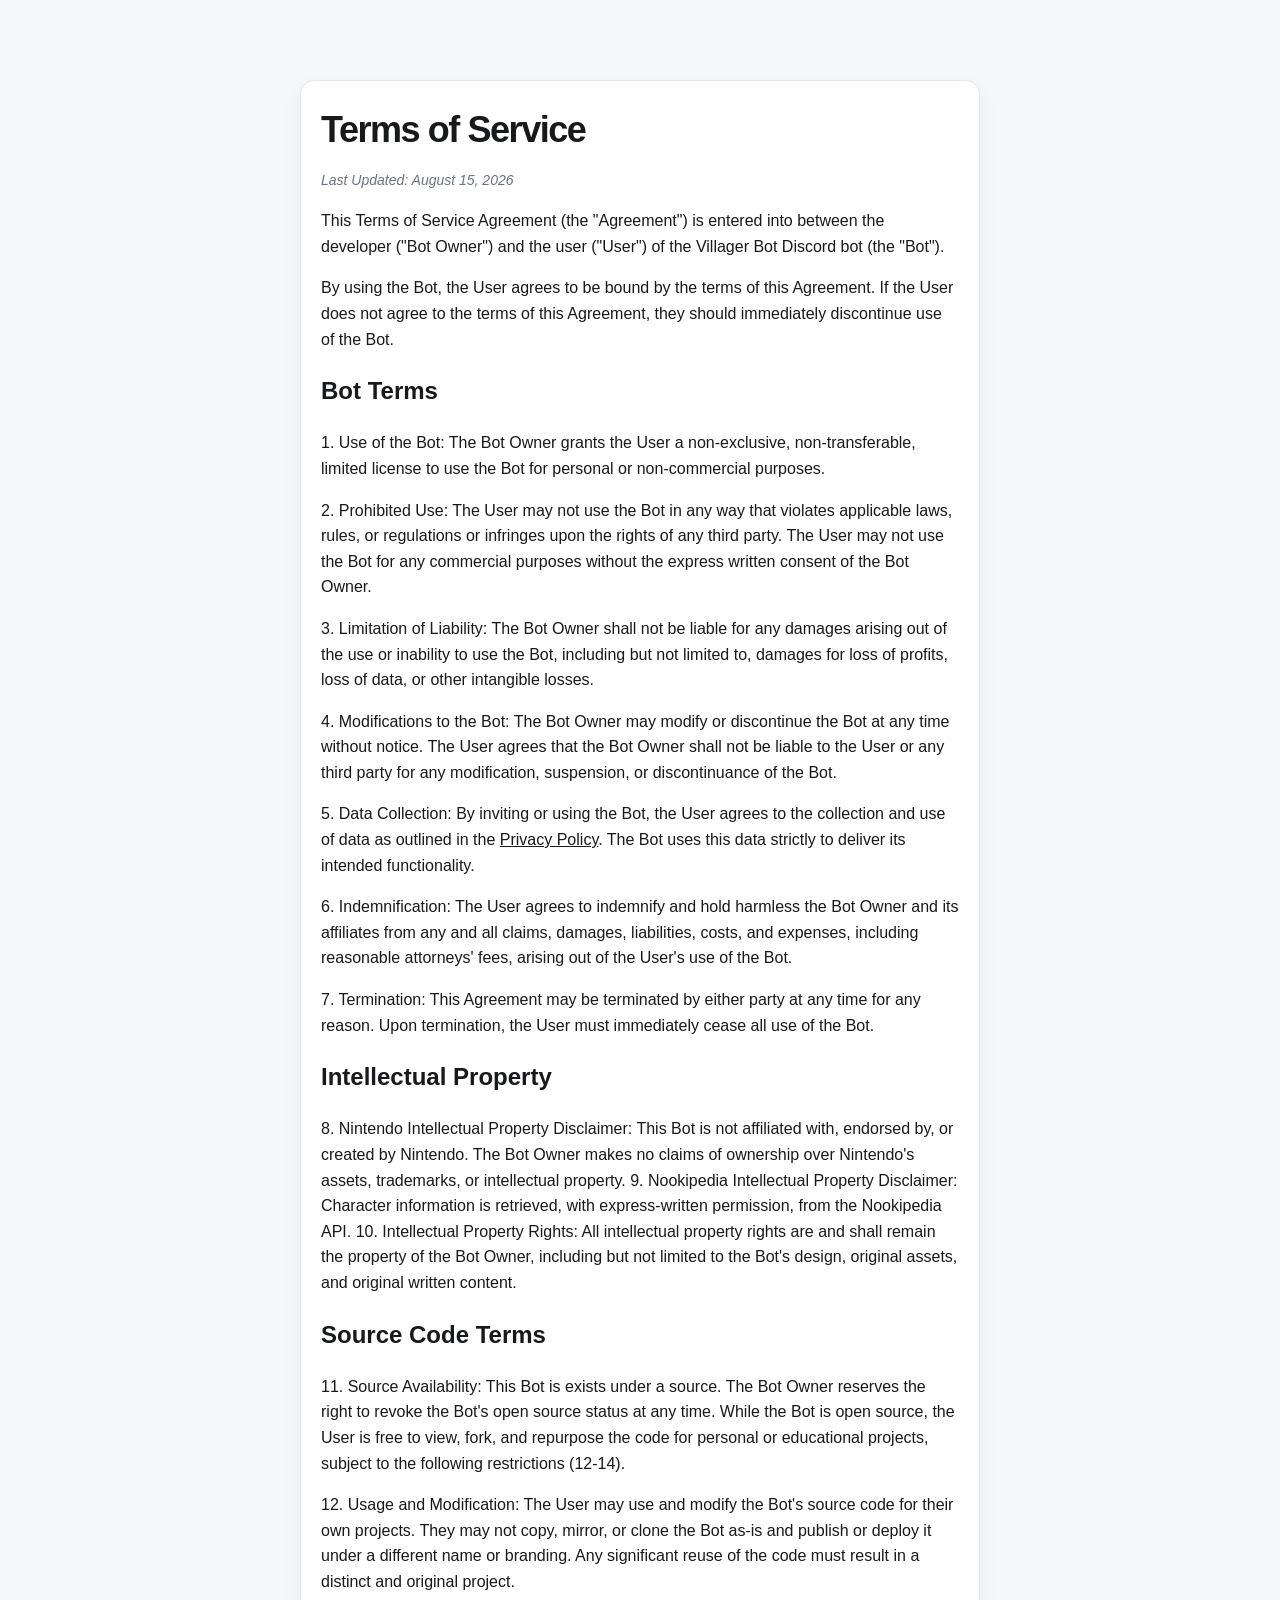
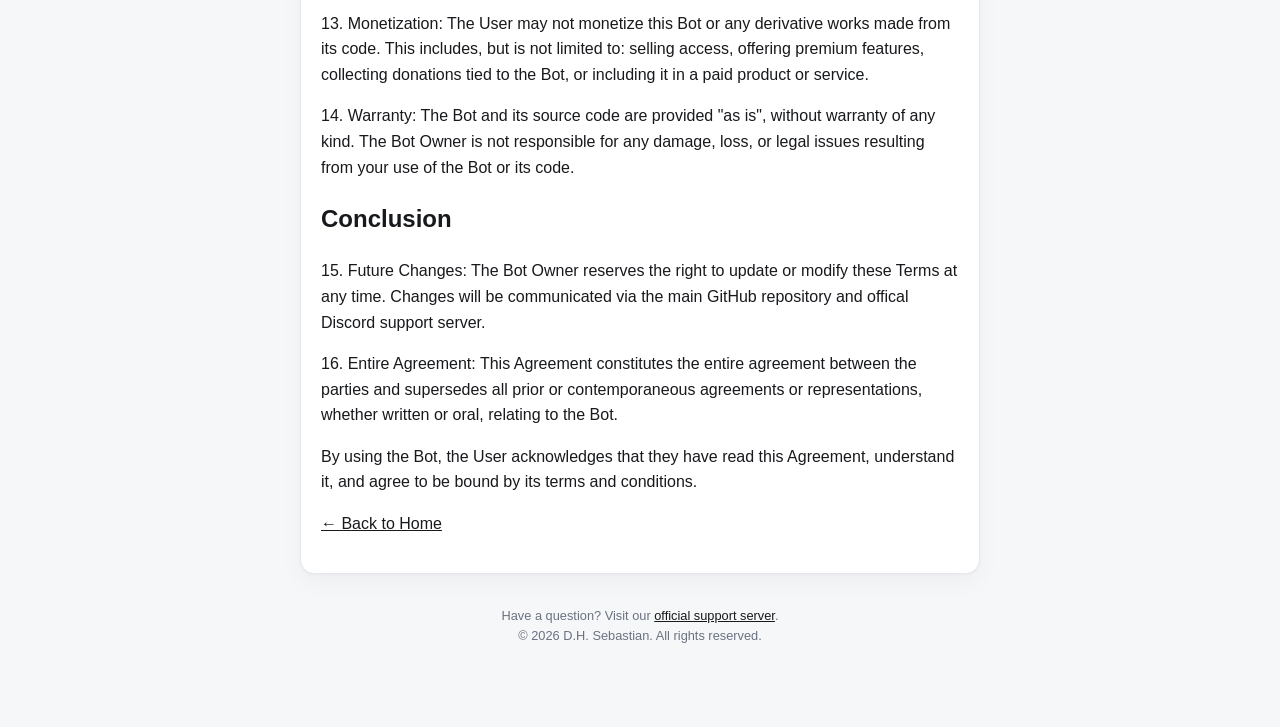
==== terms.html @ 0c9001fb "Initial commit" ====
<!-- docs/terms.html -->
<!DOCTYPE html>
<html lang="en">

<head>
  <meta charset="UTF-8">
  <meta name="viewport" content="width=device-width, initial-scale=1.0">
  <title>Terms of Service</title>
  <link rel="icon" type="image/png" href="favicon.png">
  <link rel="stylesheet" href="style.css">
</head>

<body>
  <main class="container">
    <div class="doc">
      <h1>Terms of Service</h1>
      <span class="update-text">Last Updated: August 15, 2026</span>

      <p>This Terms of Service Agreement (the "Agreement") is entered into between the developer ("Bot Owner") and the
        user ("User") of the Villager Bot Discord bot (the "Bot").</p>

      <p>By using the Bot, the User agrees to be bound by the terms of this Agreement. If the User does not agree to the
        terms of this Agreement, they should immediately discontinue use of the Bot.</p>

      <h2>Bot Terms</h2>
      <p>1. Use of the Bot: The Bot Owner grants the User a non-exclusive, non-transferable, limited license to use the
        Bot for personal or non-commercial purposes.</p>

      <p>2. Prohibited Use: The User may not use the Bot in any way that violates applicable laws, rules, or regulations
        or infringes upon the rights of any third party. The User may not use the Bot for any commercial purposes
        without the express written consent of the Bot Owner.</p>

      <p>3. Limitation of Liability: The Bot Owner shall not be liable for any damages arising out of the use or
        inability to use the Bot, including but not limited to, damages for loss of profits, loss of data, or other
        intangible losses.</p>

      <p>4. Modifications to the Bot: The Bot Owner may modify or discontinue the Bot at any time without notice. The
        User agrees that the Bot Owner shall not be liable to the User or any third party for any modification,
        suspension, or discontinuance of the Bot.</p>

      <p>5. Data Collection: By inviting or using the Bot, the User agrees to the collection and use of data as outlined
        in the <a href="privacy.html">Privacy Policy</a>. The Bot uses this data strictly to deliver its intended
        functionality.</p>

      <p>6. Indemnification: The User agrees to indemnify and hold harmless the Bot Owner and its affiliates from any
        and all claims, damages, liabilities, costs, and expenses, including reasonable attorneys' fees, arising out of the
        User's use of the Bot.</p>

      <p>7. Termination: This Agreement may be terminated by either party at any time for any reason. Upon termination,
        the User must immediately cease all use of the Bot.</p>

      <h2>Intellectual Property</h2>

      <p>8. Nintendo Intellectual Property Disclaimer: This Bot is not affiliated with, endorsed by, or created by Nintendo. The Bot Owner
        makes no claims of ownership over Nintendo's assets, trademarks, or intellectual property. 
        
        9. Nookipedia Intellectual Property Disclaimer: Character information is retrieved, with express-written permission, from the
        Nookipedia API. 
        
        10. Intellectual Property Rights: All intellectual property rights are and shall remain the property of the Bot Owner,
        including but not limited to the Bot's design, original assets, and original written content.</p>

      <h2>Source Code Terms</h2>
      <p>11. Source Availability: This Bot is exists under a source. The Bot Owner reserves the right to revoke the
        Bot's open source status at any time. While the Bot is open source, the User is free to view, fork, and repurpose the code for
        personal or educational projects, subject to the following restrictions (12-14).</p>

      <p>12. Usage and Modification: The User may use and modify the Bot's source code for their own projects. They may
        not copy, mirror, or clone the Bot as-is and publish or deploy it under a different name or branding. Any
        significant reuse of the code must result in a distinct and original project.</p>

      <p>13. Monetization: The User may not monetize this Bot or any derivative works made from its code. This includes,
        but is not limited to: selling access, offering premium features, collecting donations tied to the Bot, or
        including it in a paid product or service.</p>

      <p>14. Warranty: The Bot and its source code are provided "as is", without warranty of any kind. The Bot Owner
        is not responsible for any damage, loss, or legal issues resulting from your use of the Bot or its code.</p>

      <h2>Conclusion</h2>
      <p>15. Future Changes: The Bot Owner reserves the right to update or modify these Terms at any time. Changes will
        be communicated via the main GitHub repository and offical Discord support server.</p>

      <p>16. Entire Agreement: This Agreement constitutes the entire agreement between the parties and supersedes all
        prior or contemporaneous agreements or representations, whether written or oral, relating to the Bot.</p>

      <p>By using the Bot, the User acknowledges that they have read this Agreement, understand it, and agree to be
        bound by its terms and conditions.</p>

      <p><a href="index.html">← Back to Home</a></p>
    </div>

    <footer>
      Have a question? Visit our <a href link="https://discord.gg/GKMwey9ds">official support server</a>. <br>
      © 2026 D.H. Sebastian. All rights reserved.
    </footer>
  </main>
</body>

</html>
---- style.css ----
:root {
  --background: #f6f7f9;
  --surface: #ffffff;
  --text: #17191c;
  --muted: #6b7280;
  --border: #e5e7eb;
  --accent: #2563eb;
}

* {
  box-sizing: border-box;
}

body {
  margin: 0;
  min-height: 100vh;
  background: var(--background);
  color: var(--text);
  font-family:
    Inter,
    -apple-system,
    BlinkMacSystemFont,
    "Segoe UI",
    Roboto,
    Helvetica,
    Arial,
    sans-serif;
  line-height: 1.6;
}

.container {
  width: min(680px, calc(100% - 40px));
  margin: 0 auto;
  padding: 80px 0;
}

header {
  margin-bottom: 32px;
}

.site-header {
  display: flex;
  align-items: center;
  gap: 16px;
  margin-bottom: 32px;
}

.site-icon {
  width: 80px;
  height: 80px;
  object-fit: contain;
  border-radius: 12px;
}

.site-header h1 {
  margin: 0 0 4px;
}

h1 {
  margin: 0 0 8px;
  font-size: 2.25rem;
  font-weight: 700;
  letter-spacing: -0.04em;
}

.subtitle {
  margin: 0;
  color: var(--muted);
  font-size: 1rem;
  margin-bottom: 8px;
}

.card {
  padding: 8px;
  background: var(--surface);
  border: 1px solid var(--border);
  border-radius: 14px;
  box-shadow:
    0 1px 2px rgba(0, 0, 0, 0.03),
    0 8px 24px rgba(0, 0, 0, 0.04);
}

.card a {
  display: flex;
  align-items: center;
  justify-content: space-between;
  padding: 18px 20px;
  color: var(--text);
  text-decoration: none;
  border-radius: 9px;
  transition:
    background 0.15s ease,
    color 0.15s ease;
}

.card a:hover {
  background: #f3f4f6;
}

a,
a:visited {
  color: var(--text);
}

a:hover {
    color: var(--accent);
}

.doc {
  padding: 20px;
  background: var(--surface);
  border: 1px solid var(--border);
  border-radius: 14px;
  box-shadow:
    0 1px 2px rgba(0, 0, 0, 0.03),
    0 8px 24px rgba(0, 0, 0, 0.04);
}

.link-content {
  display: flex;
  flex-direction: column;
}

.link-title {
  font-weight: 600;
  font-size: 0.98rem;
}

.link-description {
  margin-top: 2px;
  color: var(--muted);
  font-size: 0.875rem;
}

.update-text {
  margin-top: 2px;
  color: var(--muted);
  font-size: 0.875rem;
  font-style: italic;
}

.arrow {
  color: #9ca3af;
  font-size: 1.2rem;
  transition: transform 0.15s ease;
}

.card a:hover .arrow {
  color: var(--accent);
  transform: translateX(3px);
}

footer {
  margin-top: 32px;
  color: var(--muted);
  font-size: 0.8rem;
  text-align: center;
}

@media (max-width: 600px) {
  .container {
    padding: 48px 0;
  }

  h1 {
    font-size: 1.9rem;
  }
}
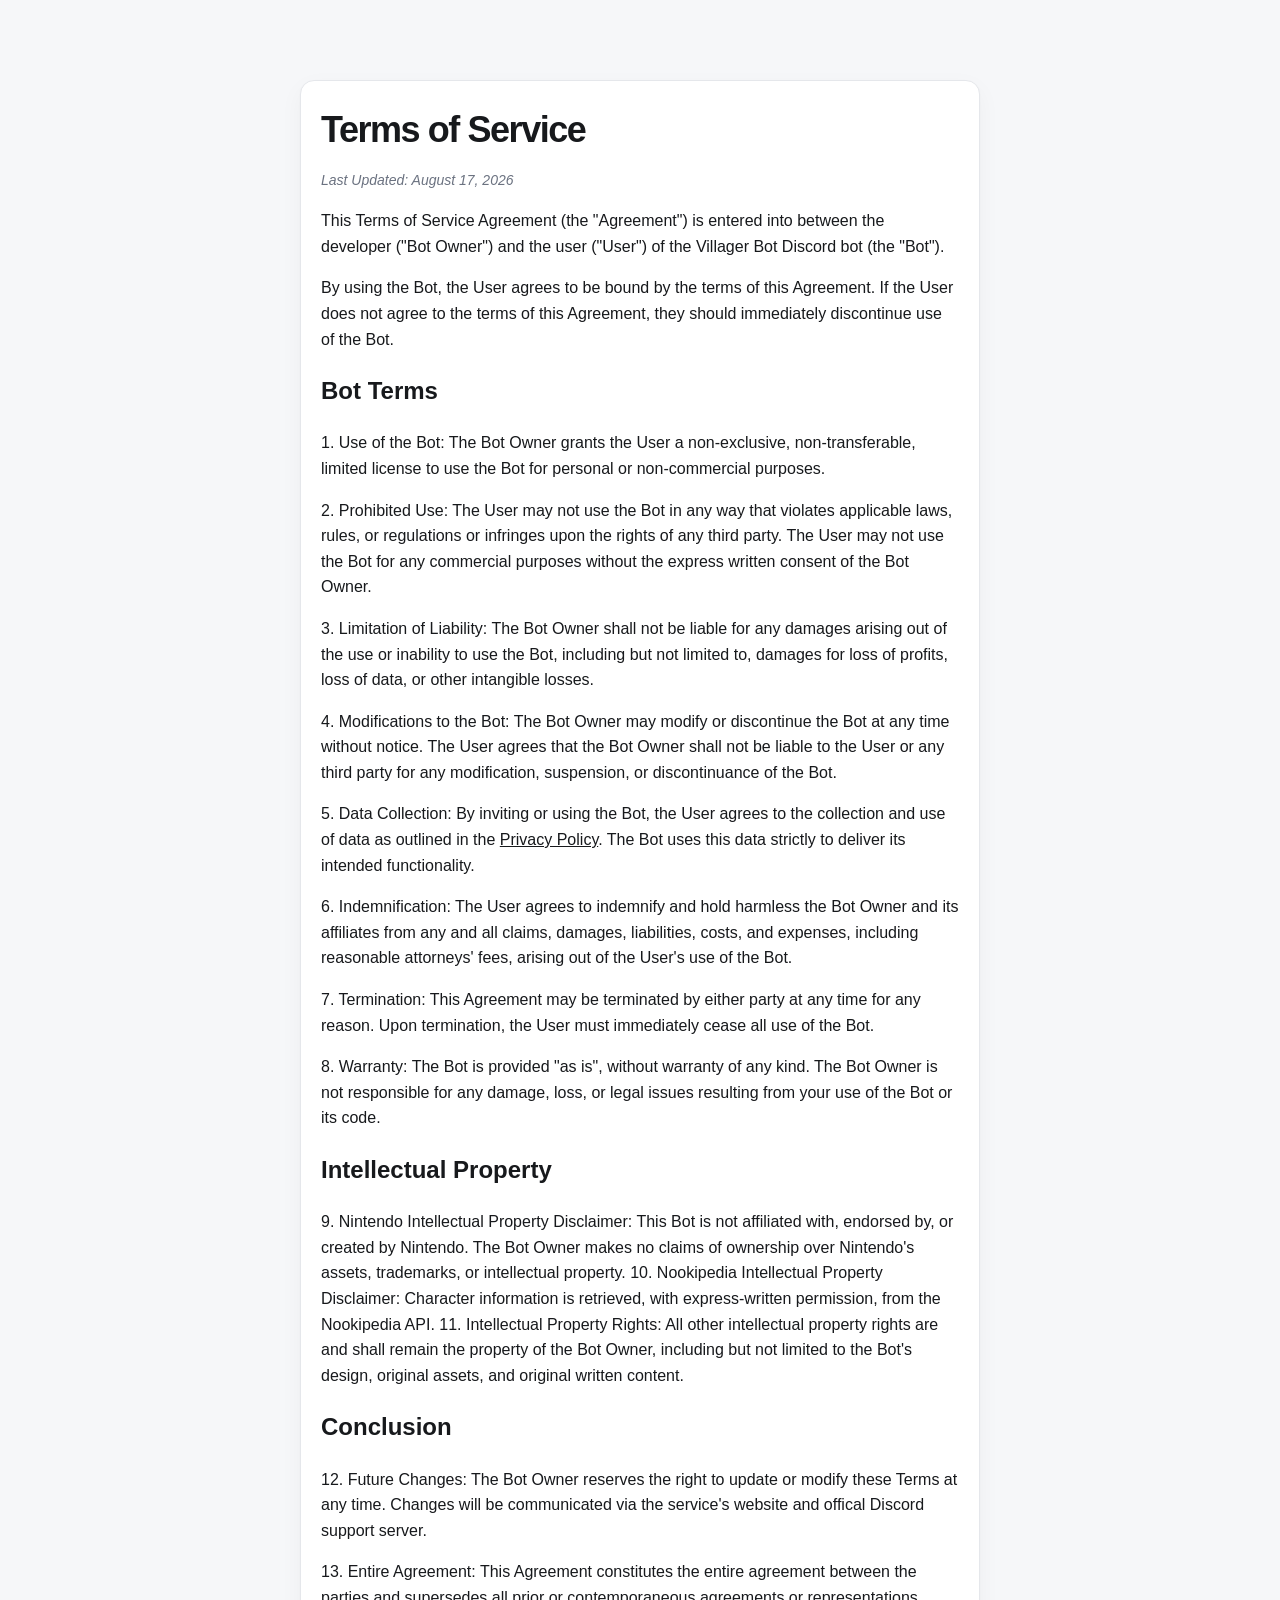
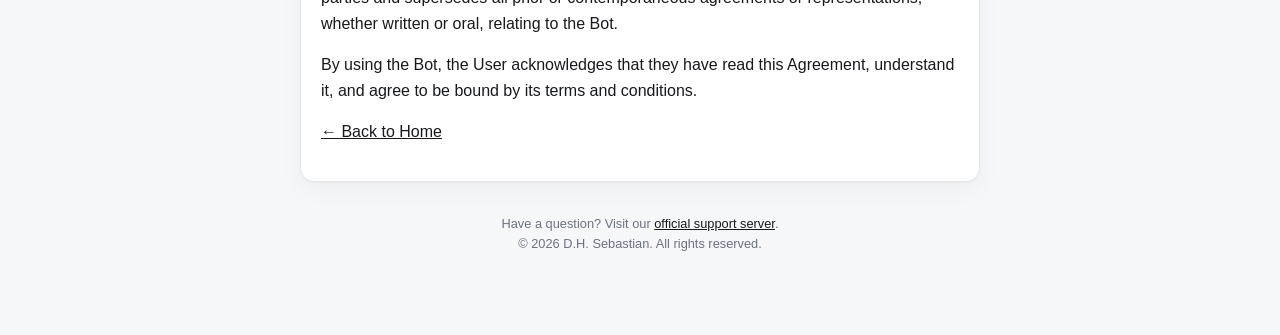
==== commit 4dfb2d61: "Proprietary source code update" ====
--- a/terms.html
+++ b/terms.html
@@ -14,7 +14,7 @@
   <main class="container">
     <div class="doc">
       <h1>Terms of Service</h1>
-      <span class="update-text">Last Updated: August 15, 2026</span>
+      <span class="update-text">Last Updated: August 17, 2026</span>
 
       <p>This Terms of Service Agreement (the "Agreement") is entered into between the developer ("Bot Owner") and the
         user ("User") of the Villager Bot Discord bot (the "Bot").</p>
@@ -49,38 +49,25 @@
       <p>7. Termination: This Agreement may be terminated by either party at any time for any reason. Upon termination,
         the User must immediately cease all use of the Bot.</p>
 
+      <p>8. Warranty: The Bot is provided "as is", without warranty of any kind. The Bot Owner
+        is not responsible for any damage, loss, or legal issues resulting from your use of the Bot or its code.</p>
+
       <h2>Intellectual Property</h2>
 
-      <p>8. Nintendo Intellectual Property Disclaimer: This Bot is not affiliated with, endorsed by, or created by Nintendo. The Bot Owner
+      <p>9. Nintendo Intellectual Property Disclaimer: This Bot is not affiliated with, endorsed by, or created by Nintendo. The Bot Owner
         makes no claims of ownership over Nintendo's assets, trademarks, or intellectual property. 
         
-        9. Nookipedia Intellectual Property Disclaimer: Character information is retrieved, with express-written permission, from the
+        10. Nookipedia Intellectual Property Disclaimer: Character information is retrieved, with express-written permission, from the
         Nookipedia API. 
         
-        10. Intellectual Property Rights: All intellectual property rights are and shall remain the property of the Bot Owner,
+        11. Intellectual Property Rights: All other intellectual property rights are and shall remain the property of the Bot Owner,
         including but not limited to the Bot's design, original assets, and original written content.</p>
 
-      <h2>Source Code Terms</h2>
-      <p>11. Source Availability: This Bot is exists under a source. The Bot Owner reserves the right to revoke the
-        Bot's open source status at any time. While the Bot is open source, the User is free to view, fork, and repurpose the code for
-        personal or educational projects, subject to the following restrictions (12-14).</p>
+      <h2>Conclusion</h2>
+      <p>12. Future Changes: The Bot Owner reserves the right to update or modify these Terms at any time. Changes will
+        be communicated via the service's website and offical Discord support server.</p>
 
-      <p>12. Usage and Modification: The User may use and modify the Bot's source code for their own projects. They may
-        not copy, mirror, or clone the Bot as-is and publish or deploy it under a different name or branding. Any
-        significant reuse of the code must result in a distinct and original project.</p>
-
-      <p>13. Monetization: The User may not monetize this Bot or any derivative works made from its code. This includes,
-        but is not limited to: selling access, offering premium features, collecting donations tied to the Bot, or
-        including it in a paid product or service.</p>
-
-      <p>14. Warranty: The Bot and its source code are provided "as is", without warranty of any kind. The Bot Owner
-        is not responsible for any damage, loss, or legal issues resulting from your use of the Bot or its code.</p>
-
-      <h2>Conclusion</h2>
-      <p>15. Future Changes: The Bot Owner reserves the right to update or modify these Terms at any time. Changes will
-        be communicated via the main GitHub repository and offical Discord support server.</p>
-
-      <p>16. Entire Agreement: This Agreement constitutes the entire agreement between the parties and supersedes all
+      <p>13. Entire Agreement: This Agreement constitutes the entire agreement between the parties and supersedes all
         prior or contemporaneous agreements or representations, whether written or oral, relating to the Bot.</p>
 
       <p>By using the Bot, the User acknowledges that they have read this Agreement, understand it, and agree to be
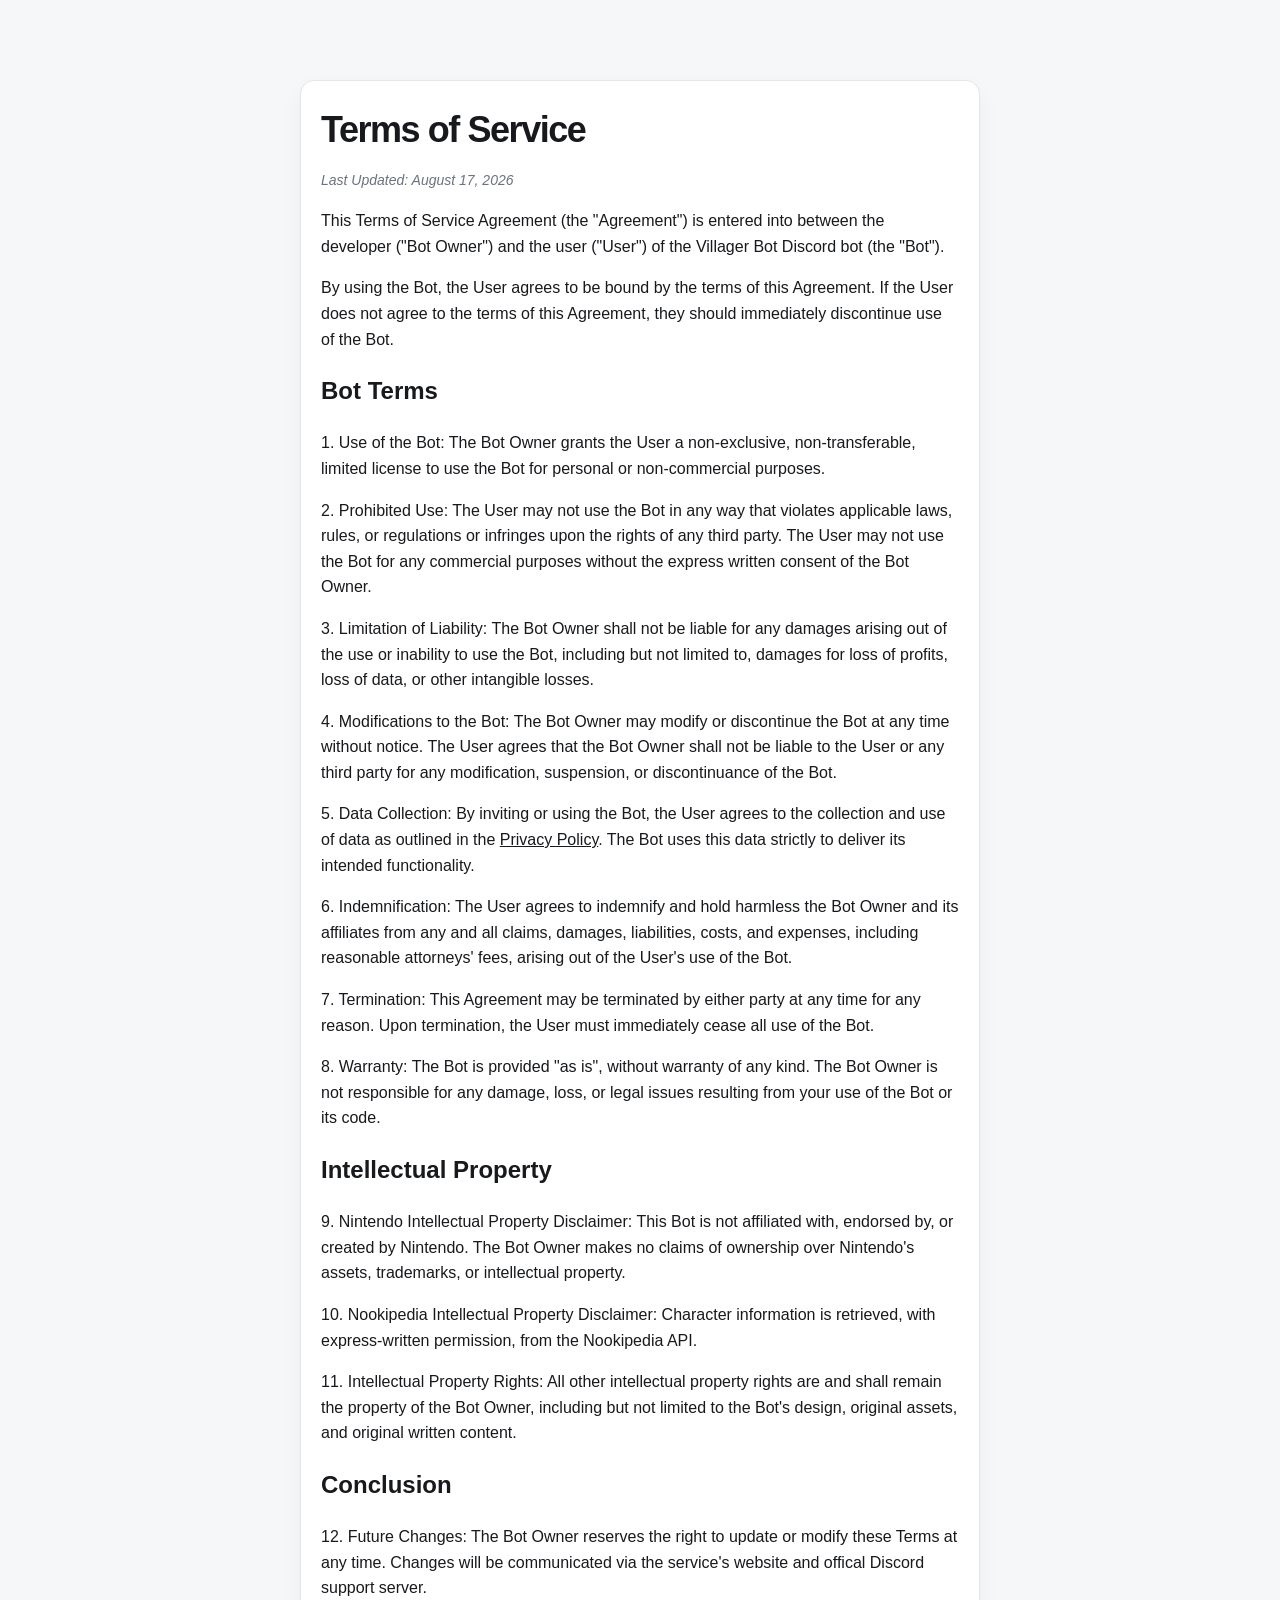
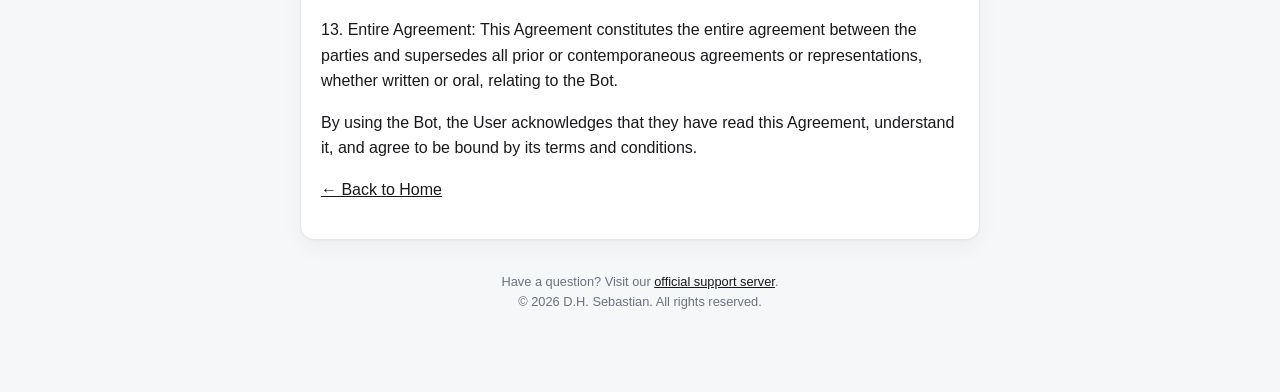
==== commit 821e508a: "formatting" ====
--- a/terms.html
+++ b/terms.html
@@ -55,12 +55,12 @@
       <h2>Intellectual Property</h2>
 
       <p>9. Nintendo Intellectual Property Disclaimer: This Bot is not affiliated with, endorsed by, or created by Nintendo. The Bot Owner
-        makes no claims of ownership over Nintendo's assets, trademarks, or intellectual property. 
+        makes no claims of ownership over Nintendo's assets, trademarks, or intellectual property.</p>
         
-        10. Nookipedia Intellectual Property Disclaimer: Character information is retrieved, with express-written permission, from the
-        Nookipedia API. 
+      <p>10. Nookipedia Intellectual Property Disclaimer: Character information is retrieved, with express-written permission, from the
+        Nookipedia API.</p>
         
-        11. Intellectual Property Rights: All other intellectual property rights are and shall remain the property of the Bot Owner,
+      <p>11. Intellectual Property Rights: All other intellectual property rights are and shall remain the property of the Bot Owner,
         including but not limited to the Bot's design, original assets, and original written content.</p>
 
       <h2>Conclusion</h2>
